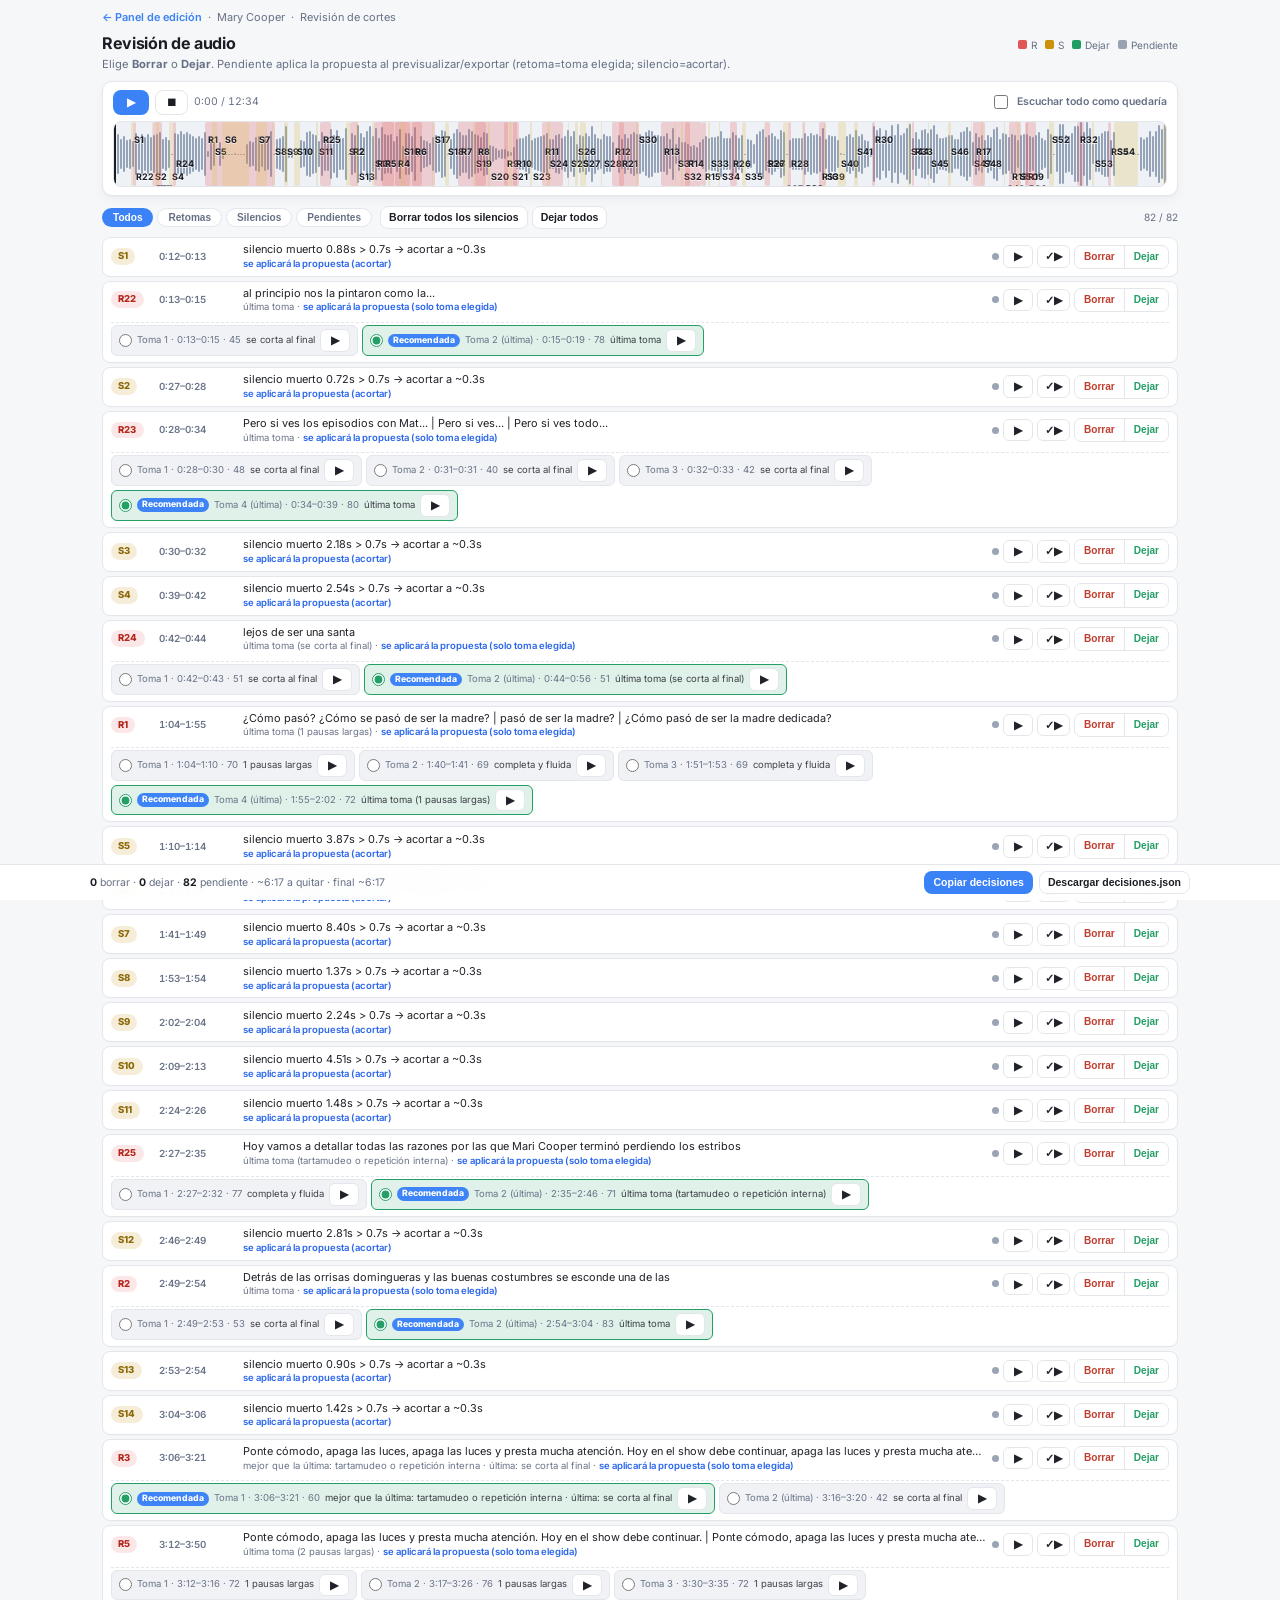
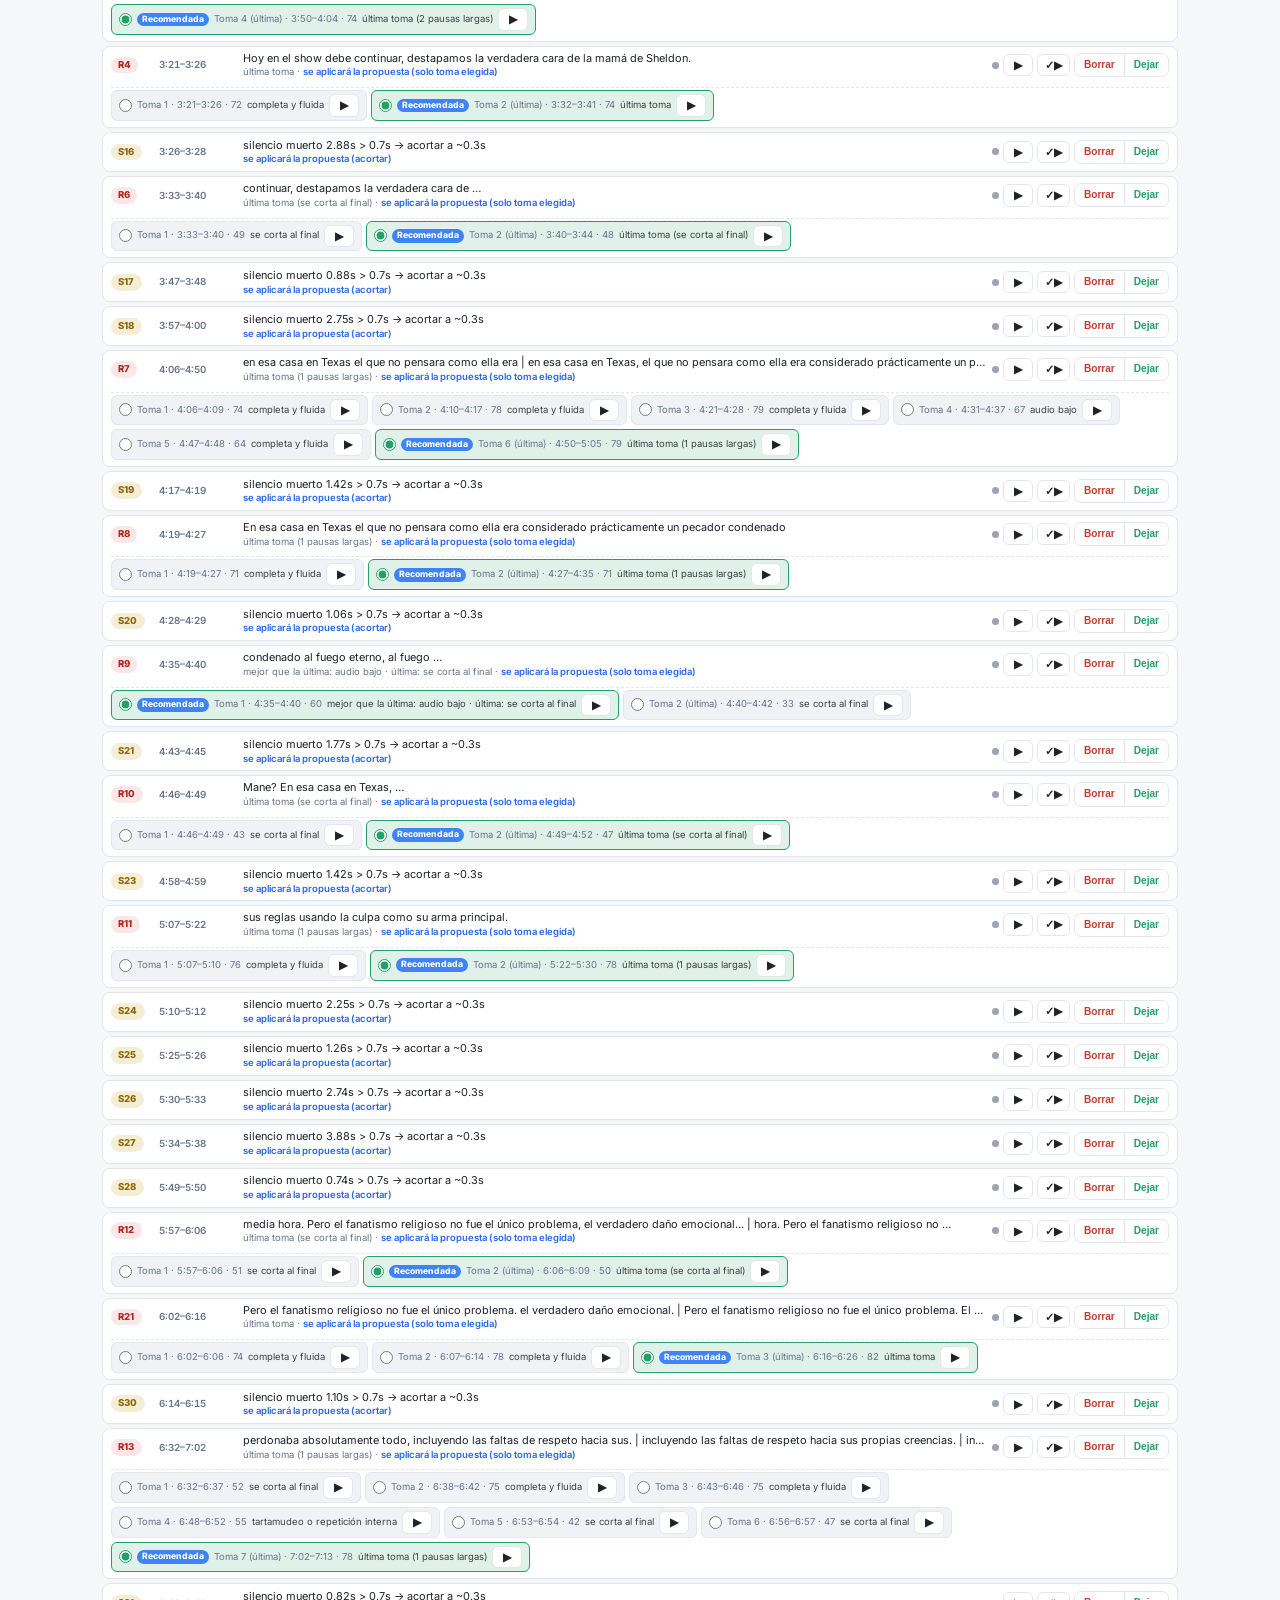
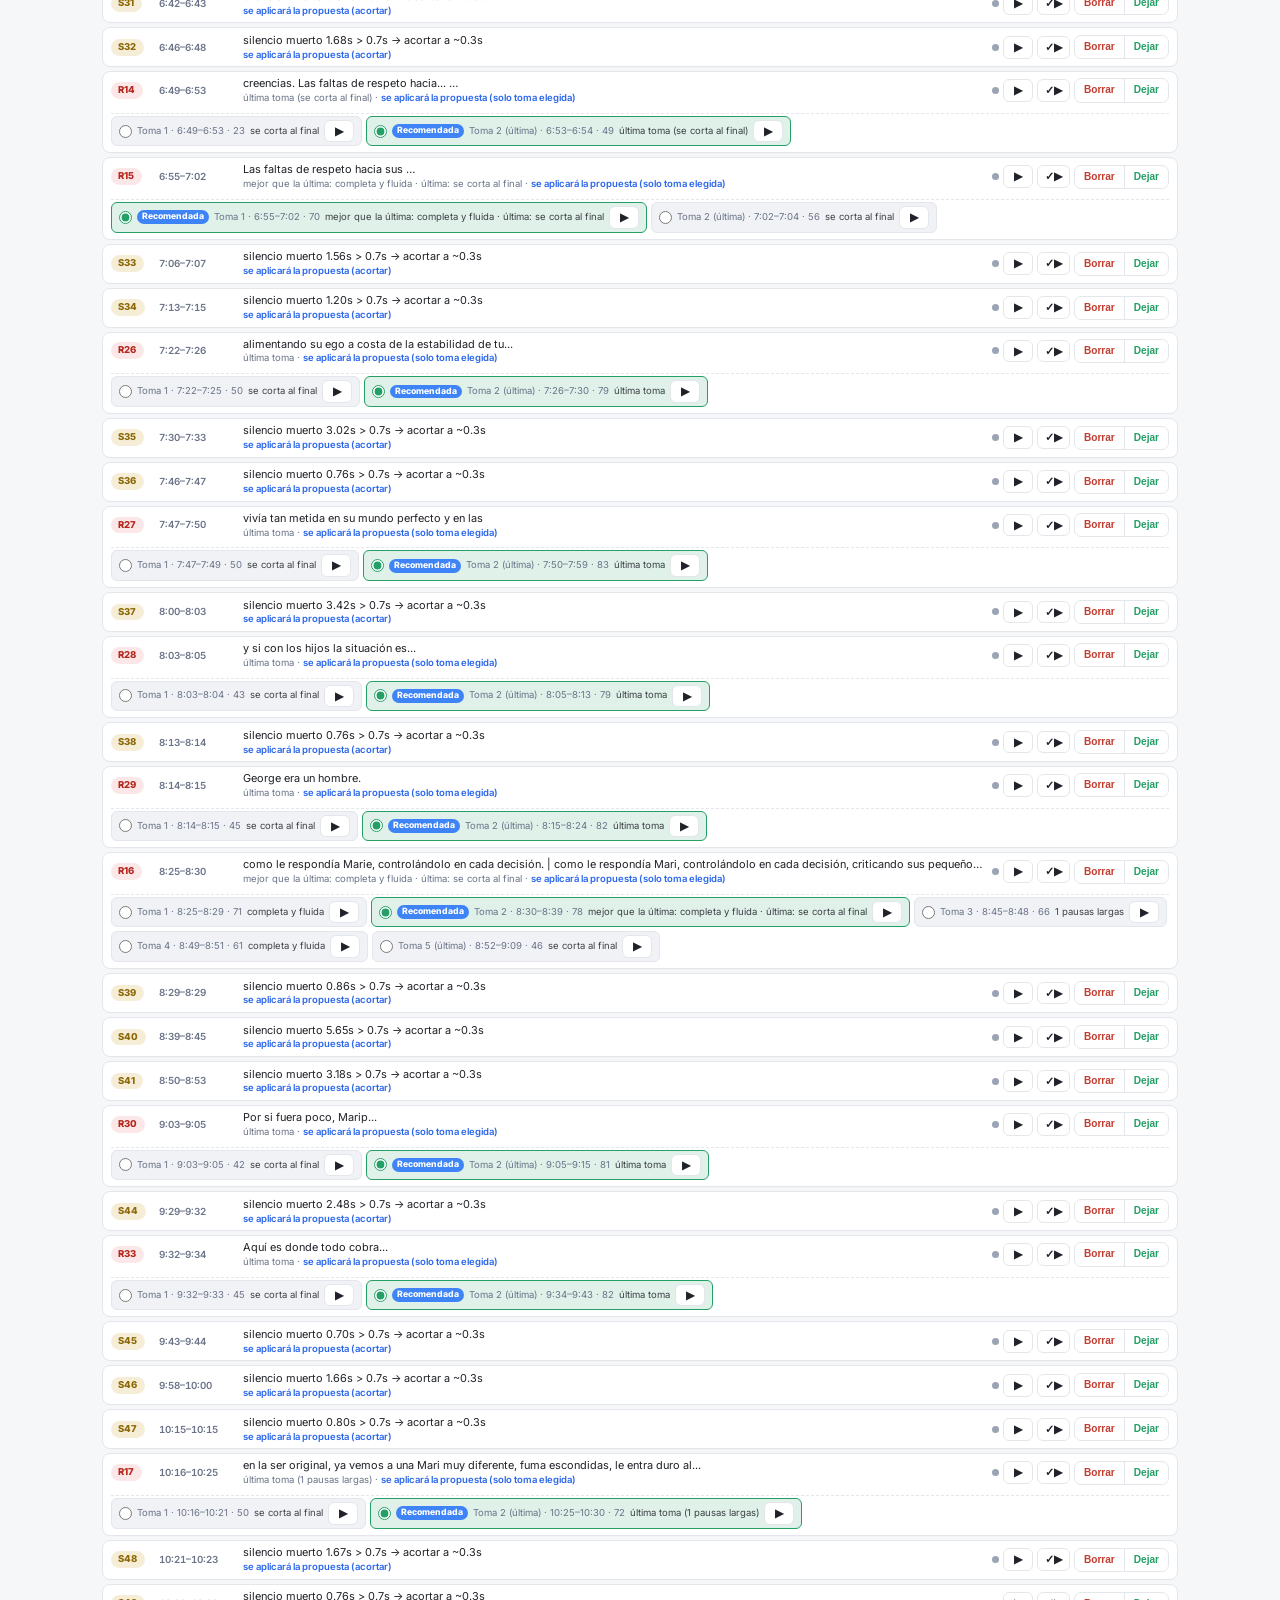
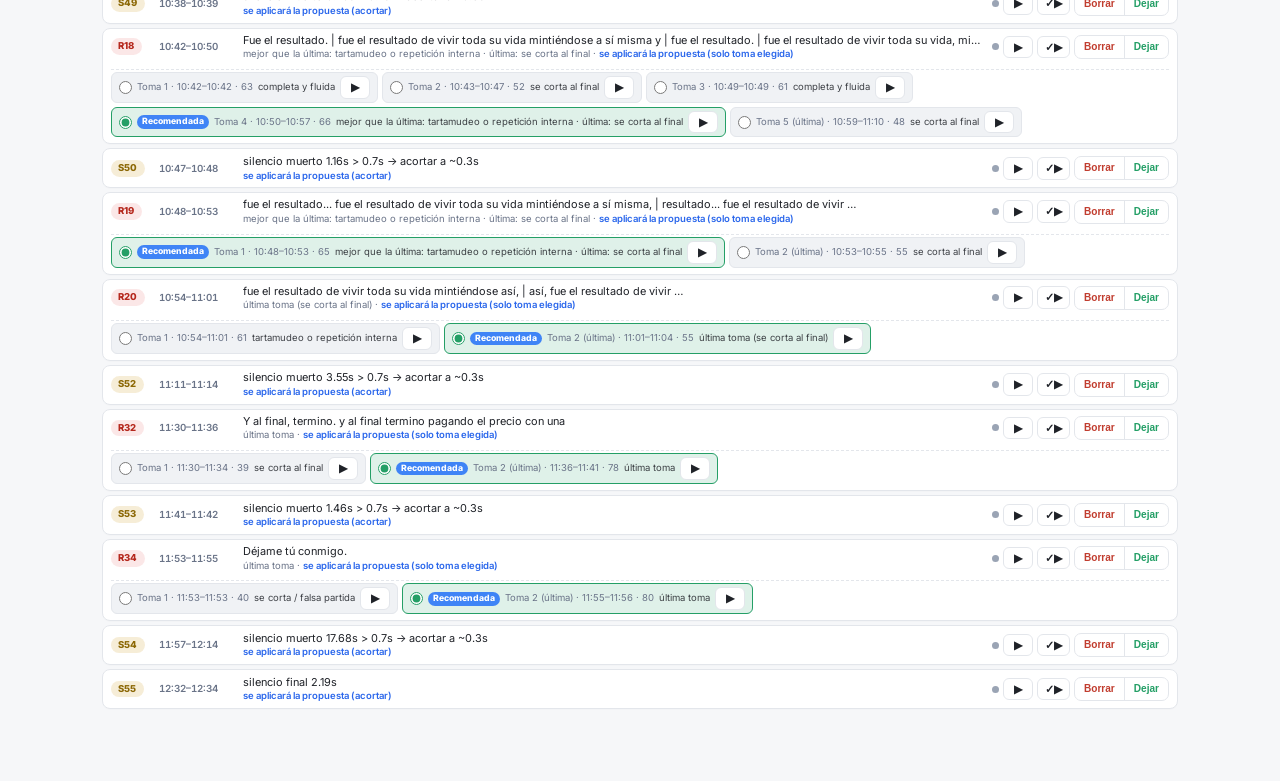
==== revision/mary-cooper/index.html @ f3fe87a5 "Add light editing dashboard; move audio review to /revision/mary-cooper/ Root is now a Spanish light" ====
<!DOCTYPE html>
<html lang="es">
<head>
  <meta charset="utf-8" />
  <meta name="viewport" content="width=device-width, initial-scale=1, viewport-fit=cover" />
  <meta name="color-scheme" content="light" />
  <link rel="icon" href="favicon.svg" type="image/svg+xml" />
  <title>Revisión de audio — Mary Cooper</title>
  <link rel="preconnect" href="https://fonts.googleapis.com" />
  <link rel="preconnect" href="https://fonts.gstatic.com" crossorigin />
  <link href="https://fonts.googleapis.com/css2?family=Inter:wght@400;500;600;700;800&display=swap" rel="stylesheet" />
  <link rel="stylesheet" href="css/styles.css?v=6" />
</head>
<body>
  <div class="wrap">
    <nav class="crumb" aria-label="Navegación">
      <a href="../../">← Panel de edición</a>
      <span>·</span>
      <span>Mary Cooper</span>
      <span>·</span>
      <span>Revisión de cortes</span>
    </nav>
    <header class="top">
      <div>
        <h1>Revisión de audio</h1>
        <p>Elige <strong>Borrar</strong> o <strong>Dejar</strong>. Pendiente aplica la propuesta al previsualizar/exportar (retoma=toma elegida; silencio=acortar).</p>
      </div>
      <div class="legend">
        <span><i class="swatch retake"></i>R</span>
        <span><i class="swatch silence"></i>S</span>
        <span><i class="swatch keep"></i>Dejar</span>
        <span><i class="swatch pending"></i>Pendiente</span>
      </div>
    </header>

    <section class="player-card" aria-label="Reproductor">
      <div class="controls">
        <button type="button" class="btn btn-primary btn-play" id="btnPlay" aria-label="Reproducir o pausar" disabled>
          <span class="btn-label">▶</span>
          <span class="btn-spin" hidden aria-hidden="true"></span>
        </button>
        <button type="button" class="btn btn-ghost" id="btnStop" title="Detener" disabled>⏹</button>
        <span class="time" id="timeLabel">0:00 / 0:00</span>
        <label class="preview-all">
          <input type="checkbox" id="previewAll" disabled />
          Escuchar todo como quedaría
        </label>
      </div>
      <div id="waveform"></div>
      <div id="audioLoader" class="audio-loader" role="status" aria-live="polite">
        <div class="spinner" aria-hidden="true"></div>
        <div class="loader-text" id="loaderText">Cargando audio…</div>
        <div class="loader-bar"><div class="loader-bar-fill" id="loaderBar" style="width:0%"></div></div>
      </div>
    </section>

    <div id="status" class="loading">Cargando propuestas…</div>

    <div class="toolbar">
      <div class="filters" role="tablist" aria-label="Filtros">
        <button type="button" class="chip active" data-filter="all">Todos</button>
        <button type="button" class="chip" data-filter="retake">Retomas</button>
        <button type="button" class="chip" data-filter="silence">Silencios</button>
        <button type="button" class="chip" data-filter="pendiente">Pendientes</button>
      </div>
      <div class="bulk">
        <button type="button" class="btn btn-sm" id="btnBulkSilence">Borrar todos los silencios</button>
        <button type="button" class="btn btn-sm" id="btnBulkDejar">Dejar todos</button>
      </div>
      <span id="listCount" class="list-count"></span>
    </div>

    <div id="list" class="list"></div>
  </div>

  <div class="bar" role="contentinfo">
    <div class="bar-inner">
      <div class="counts" id="counts">—</div>
      <button type="button" class="btn btn-primary btn-sm" id="btnCopy">Copiar decisiones</button>
      <button type="button" class="btn btn-sm" id="btnDownload">Descargar decisiones.json</button>
    </div>
  </div>
  <div class="toast" id="toast" role="status"></div>

  <script type="module" src="js/app.js?v=6"></script>
</body>
</html>
---- revision/mary-cooper/css/styles.css ----
:root {
  --bg: #f6f7f9;
  --bg2: #ffffff;
  --bg3: #f0f2f5;
  --border: #e3e6eb;
  --border-strong: #d0d5dd;
  --text: #1a1d23;
  --muted: #667085;
  --red: #e25555;
  --red-dim: rgba(226, 85, 85, 0.14);
  --yellow: #c9920a;
  --yellow-dim: rgba(201, 146, 10, 0.16);
  --green: #1f9d63;
  --green-dim: rgba(31, 157, 99, 0.14);
  --accent: #3b82f6;
  --accent-soft: rgba(59, 130, 246, 0.12);
  --danger: #dc3b3b;
  --ok: #1f9d63;
  --pending: #98a2b3;
  --radius: 10px;
  --shadow: 0 1px 2px rgba(16, 24, 40, 0.04), 0 4px 12px rgba(16, 24, 40, 0.04);
  --safe-bottom: env(safe-area-inset-bottom, 0px);
  --row-h: 40px;
  --font: Inter, system-ui, -apple-system, "Segoe UI", Roboto, Ubuntu, sans-serif;
}
* { box-sizing: border-box; }
html, body {
  margin: 0; padding: 0;
  background: var(--bg); color: var(--text);
  font-family: var(--font);
  line-height: 1.35;
  -webkit-text-size-adjust: 100%;
  font-size: 14px;
}
body { padding-bottom: calc(56px + var(--safe-bottom)); }
.wrap { max-width: 1100px; margin: 0 auto; padding: 10px 12px 16px; }
.crumb {
  display: flex; flex-wrap: wrap; gap: 6px; align-items: center;
  margin-bottom: 8px; font-size: 0.78rem; color: var(--muted);
}
.crumb a { color: var(--accent); text-decoration: none; font-weight: 600; }
.crumb a:hover { text-decoration: underline; }
.top {
  display: flex; flex-wrap: wrap; gap: 8px 16px;
  align-items: baseline; justify-content: space-between;
  margin-bottom: 8px;
}
.top h1 { font-size: 1.15rem; margin: 0; font-weight: 700; letter-spacing: -0.02em; }
.top p { margin: 3px 0 0; color: var(--muted); font-size: 0.8rem; }
.legend {
  display: flex; flex-wrap: wrap; gap: 8px;
  font-size: 0.72rem; color: var(--muted);
}
.swatch {
  display: inline-block; width: 9px; height: 9px;
  border-radius: 2px; margin-right: 4px; vertical-align: 0;
}
.swatch.retake { background: var(--red); }
.swatch.silence { background: var(--yellow); }
.swatch.keep { background: var(--green); }
.swatch.pending { background: var(--pending); }

.player-card {
  background: var(--bg2);
  border: 1px solid var(--border);
  border-radius: var(--radius);
  padding: 8px 10px;
  margin-bottom: 10px;
  position: sticky; top: 0; z-index: 20;
  box-shadow: var(--shadow);
}
.controls {
  display: flex; flex-wrap: wrap; gap: 6px;
  align-items: center; margin-bottom: 6px;
}
.btn {
  appearance: none;
  border: 1px solid var(--border);
  background: var(--bg2); color: var(--text);
  border-radius: 8px; padding: 5px 10px;
  font-size: 0.8rem; font-weight: 600;
  cursor: pointer; touch-action: manipulation;
  line-height: 1.2;
  transition: background .15s, border-color .15s, box-shadow .15s;
}
.btn:hover { border-color: var(--border-strong); background: var(--bg3); }
.btn:active { transform: scale(0.98); }
.btn-primary { background: var(--accent); border-color: transparent; color: #fff; }
.btn-primary:hover { background: #2563eb; border-color: transparent; }
.btn-play { min-width: 36px; padding: 5px 8px; }
.btn-ghost { background: transparent; }
.btn-sm { padding: 4px 8px; font-size: 0.75rem; }
.btn-icon {
  padding: 4px 7px; min-width: 30px;
  font-size: 0.75rem; border-radius: 6px;
}
.time {
  font-variant-numeric: tabular-nums;
  color: var(--muted); font-size: 0.75rem;
}
.preview-all {
  display: flex; align-items: center; gap: 6px;
  margin-left: auto; font-size: 0.75rem; font-weight: 600;
  color: var(--muted); cursor: pointer;
}
.preview-all input { width: 14px; height: 14px; accent-color: var(--accent); }
#waveform {
  width: 100%; min-height: 64px;
  background: #eef1f6; border-radius: 8px; overflow: hidden;
  border: 1px solid var(--border);
}
#waveform ::part(region) { z-index: 3; }
#waveform ::part(region-content) {
  font-size: 9px; font-weight: 700; color: #1a1d23;
  text-shadow: 0 1px 0 rgba(255,255,255,.7);
  padding: 0 3px !important; white-space: nowrap;
}

.toolbar {
  display: flex; flex-wrap: wrap; gap: 6px 8px;
  align-items: center; margin: 6px 0 8px;
}
.filters { display: flex; flex-wrap: wrap; gap: 4px; }
.chip {
  appearance: none; border: 1px solid var(--border);
  background: var(--bg2); color: var(--muted);
  border-radius: 999px; padding: 3px 10px;
  font-size: 0.72rem; font-weight: 700; cursor: pointer;
}
.chip.active { background: var(--accent); color: #fff; border-color: transparent; }
.bulk { display: flex; flex-wrap: wrap; gap: 4px; }
.list-count { color: var(--muted); font-size: 0.72rem; margin-left: auto; }

.list { display: flex; flex-direction: column; gap: 4px; }
.row {
  display: grid;
  grid-template-columns: 42px 78px minmax(0,1fr) auto;
  gap: 6px; align-items: center;
  min-height: var(--row-h);
  padding: 4px 8px;
  background: var(--bg2);
  border: 1px solid var(--border);
  border-radius: 8px;
  cursor: pointer;
  scroll-margin-top: 120px;
  box-shadow: 0 1px 1px rgba(16,24,40,.02);
}
.row:hover { border-color: var(--border-strong); }
.row.active { border-color: var(--accent); box-shadow: 0 0 0 1px var(--accent); }
.row.pendiente { opacity: 0.98; }
.row.borrar {
  background: linear-gradient(90deg, rgba(226,85,85,.08), var(--bg2) 40%);
  border-color: rgba(226,85,85,.28);
}
.row.dejar {
  background: linear-gradient(90deg, rgba(31,157,99,.08), var(--bg2) 40%);
  border-color: rgba(31,157,99,.3);
}
.badge {
  font-size: 0.68rem; font-weight: 800;
  letter-spacing: 0.02em; padding: 2px 7px;
  border-radius: 999px; text-align: center; justify-self: start;
}
.badge.retake { background: var(--red-dim); color: #b42318; }
.badge.silence { background: var(--yellow-dim); color: #8a6500; }
.badge-time {
  font-size: 0.7rem; color: var(--muted);
  font-variant-numeric: tabular-nums; font-weight: 600;
  white-space: nowrap;
}
.row-main {
  min-width: 0; display: flex; flex-direction: column; gap: 1px;
}
.row-text {
}
.row-text { font-size: 0.78rem; white-space: nowrap; overflow: hidden; text-overflow: ellipsis; }
.row-sub {
  font-size: 0.68rem; color: var(--muted);
  white-space: nowrap; overflow: hidden; text-overflow: ellipsis;
}
.row-actions {
  display: flex; align-items: center; gap: 4px; flex-shrink: 0;
}
.seg {
  display: inline-flex; border: 1px solid var(--border);
  border-radius: 7px; overflow: hidden; background: var(--bg2);
}
.seg .btn {
  border: 0; border-radius: 0; padding: 5px 9px;
  font-size: 0.72rem; font-weight: 800;
  background: transparent; color: var(--muted);
}
.seg .btn + .btn { border-left: 1px solid var(--border); }
.seg .btn-borrar.selected { background: var(--danger); color: #fff; }
.seg .btn-dejar.selected { background: var(--ok); color: #fff; }
.seg .btn-borrar:not(.selected) { color: #c0392b; }
.seg .btn-dejar:not(.selected) { color: #1f9d63; }
.state-dot {
  width: 7px; height: 7px; border-radius: 50%;
  background: var(--pending); flex-shrink: 0;
}
.row.borrar .state-dot { background: var(--danger); }
.row.dejar .state-dot { background: var(--ok); }

.takes {
  grid-column: 1 / -1;
  display: flex; flex-wrap: wrap; gap: 4px;
  padding: 2px 0 2px 0; margin-top: 2px;
  border-top: 1px dashed var(--border);
}
.take-chip {
  display: flex; align-items: center; gap: 5px;
  padding: 3px 7px; border-radius: 6px;
  border: 1px solid var(--border); background: var(--bg3);
  font-size: 0.68rem; cursor: pointer; max-width: 100%;
}
.take-chip input { accent-color: var(--ok); margin: 0; }
.take-chip.selected { border-color: var(--green); background: var(--green-dim); }
.take-chip .rec-tag {
  background: var(--accent); color: #fff;
  font-weight: 800; font-size: 0.62rem;
  padding: 1px 5px; border-radius: 999px;
}
.take-chip .t-meta { color: var(--muted); white-space: nowrap; }
.take-chip .t-reason { color: var(--text); opacity: .85; }

.bar {
  position: fixed; left: 0; right: 0; bottom: 0;
  background: rgba(255,255,255,.92);
  border-top: 1px solid var(--border);
  padding: 6px 10px calc(6px + var(--safe-bottom));
  z-index: 40; backdrop-filter: blur(10px);
}
.bar-inner {
  max-width: 1100px; margin: 0 auto;
  display: flex; flex-wrap: wrap; gap: 6px; align-items: center;
}
.counts { font-size: 0.75rem; color: var(--muted); flex: 1; min-width: 140px; }
.counts strong { color: var(--text); }
.loading { padding: 16px; text-align: center; color: var(--muted); font-size: 0.85rem; }
.error {
  background: #fef3f2; color: #b42318;
  border: 1px solid #fecdca;
  padding: 8px 10px; border-radius: 8px; margin: 8px 0; font-size: 0.85rem;
}
.toast {
  position: fixed; left: 50%; bottom: calc(64px + var(--safe-bottom));
  transform: translateX(-50%);
  background: #1a1d23; color: #fff;
  padding: 8px 14px; border-radius: 999px;
  border: 1px solid #1a1d23; z-index: 50;
  opacity: 0; pointer-events: none; transition: opacity .2s;
  font-size: 0.8rem;
  box-shadow: var(--shadow);
}
.toast.show { opacity: 1; }
@media (max-width: 720px) {
  .row {
    grid-template-columns: 40px 70px minmax(0,1fr);
    grid-template-rows: auto auto;
  }
  .row-actions {
    grid-column: 1 / -1;
    justify-content: flex-end;
  }
  .preview-all { margin-left: 0; width: 100%; }
}

.apply-hint {
  color: #2563eb;
  font-weight: 600;
}

.audio-loader {
  display: flex;
  flex-direction: column;
  gap: 6px;
  align-items: center;
  justify-content: center;
  padding: 10px 8px 4px;
  color: var(--muted);
  font-size: 0.78rem;
}
.audio-loader[hidden] { display: none !important; }
.audio-loader .spinner,
.btn-spin {
  width: 18px; height: 18px;
  border: 2px solid #d0d5dd;
  border-top-color: var(--accent);
  border-radius: 50%;
  animation: spin .7s linear infinite;
}
.btn-spin { width: 14px; height: 14px; border-width: 2px; display: inline-block; vertical-align: -2px; }
.btn.is-waiting .btn-label { display: none; }
.btn.is-waiting .btn-spin { display: inline-block; }
.btn .btn-spin[hidden] { display: none; }
@keyframes spin { to { transform: rotate(360deg); } }
.loader-bar {
  width: min(420px, 90%);
  height: 6px;
  background: #eef1f6;
  border-radius: 999px;
  overflow: hidden;
  border: 1px solid var(--border);
}
.loader-bar-fill {
  height: 100%;
  background: var(--accent);
  width: 0%;
  transition: width .15s linear;
}
.player-card.is-loading #waveform { opacity: .35; }
.player-card.is-ready .audio-loader { display: none !important; }
.btn:disabled { opacity: 0.45; cursor: not-allowed; }
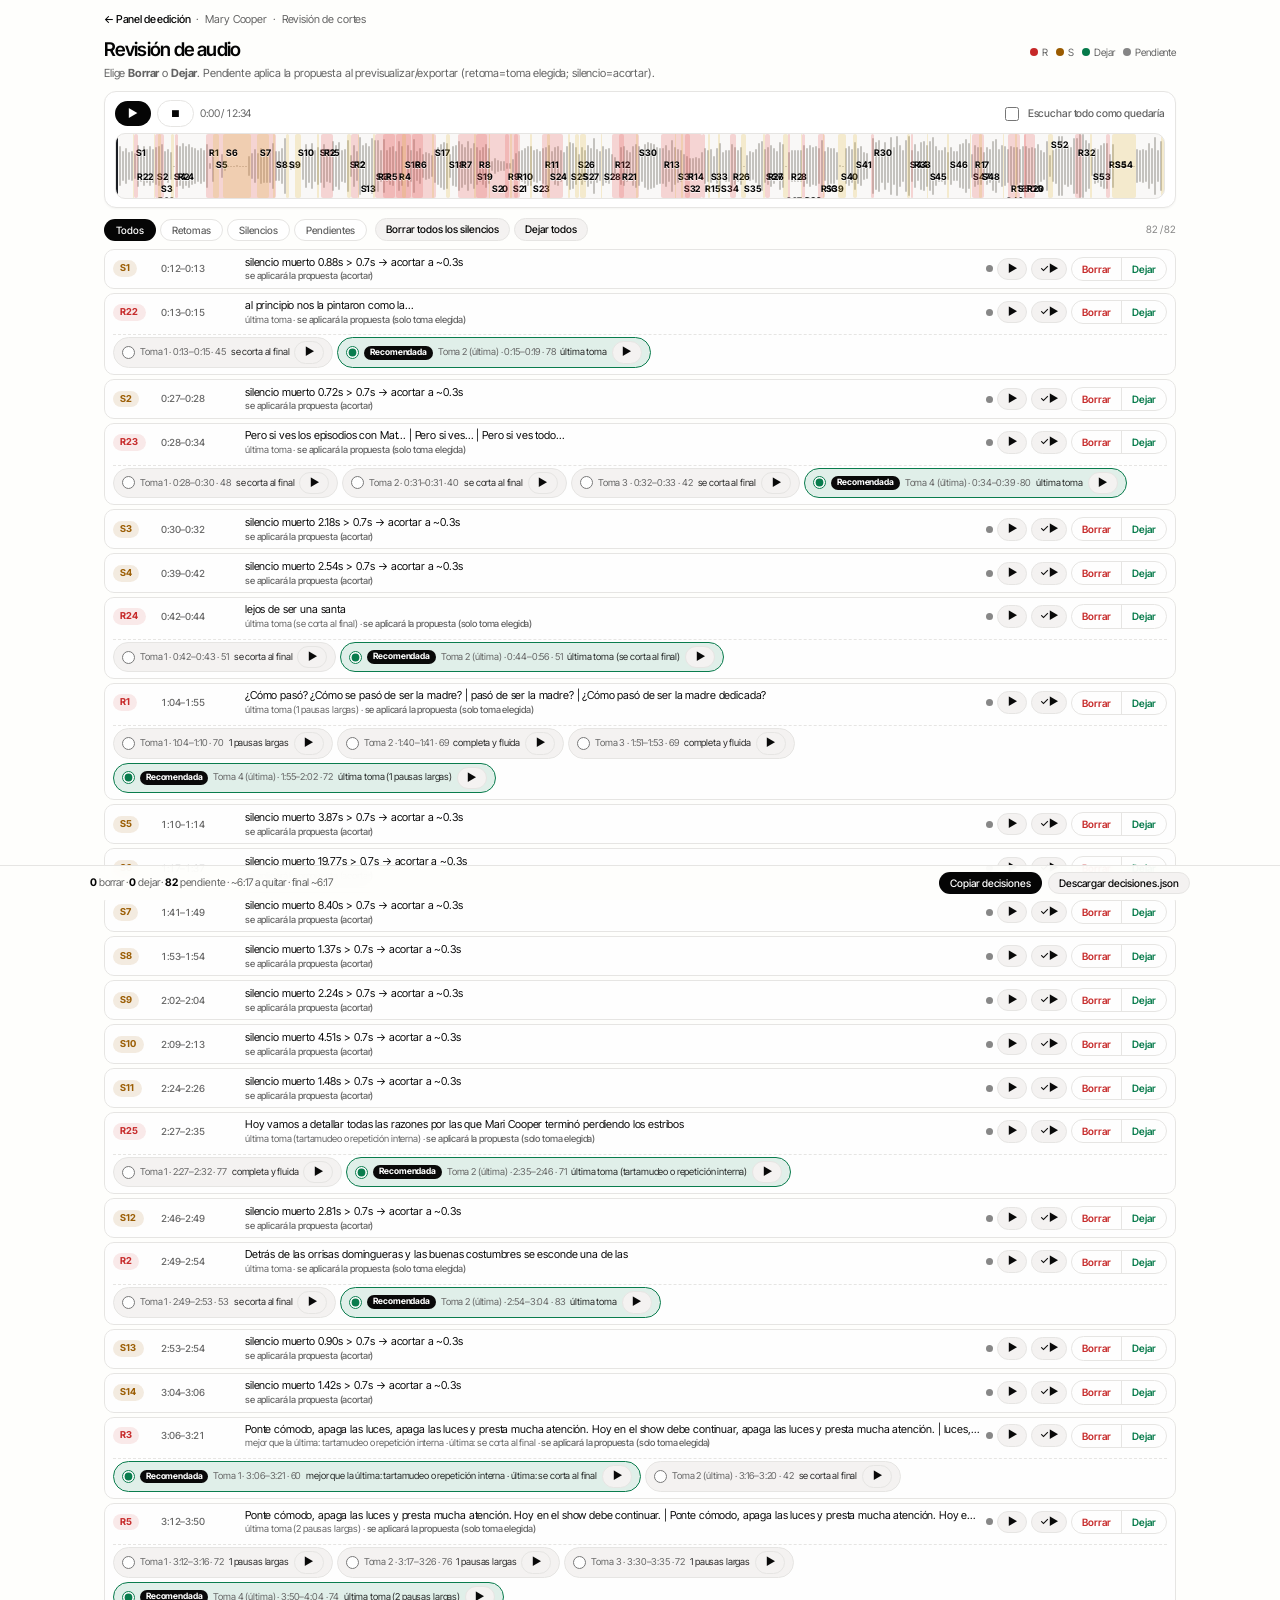
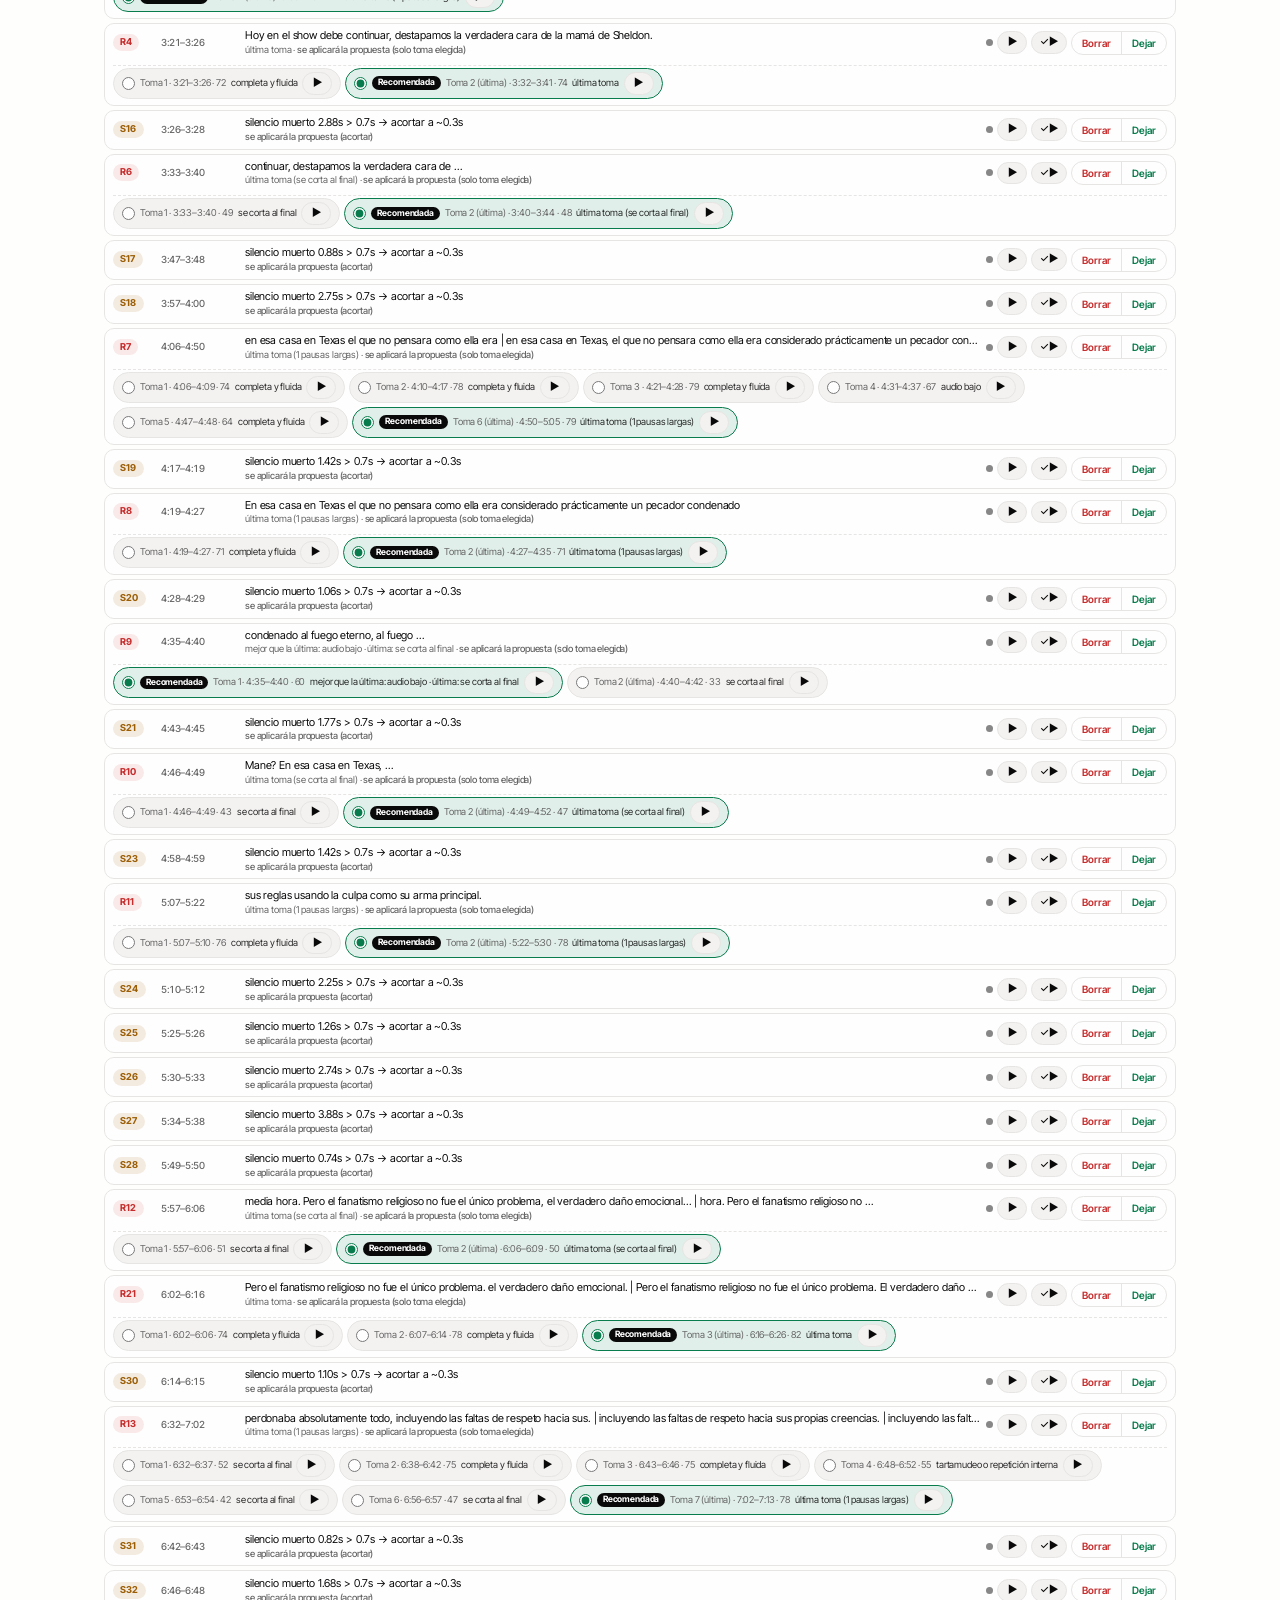
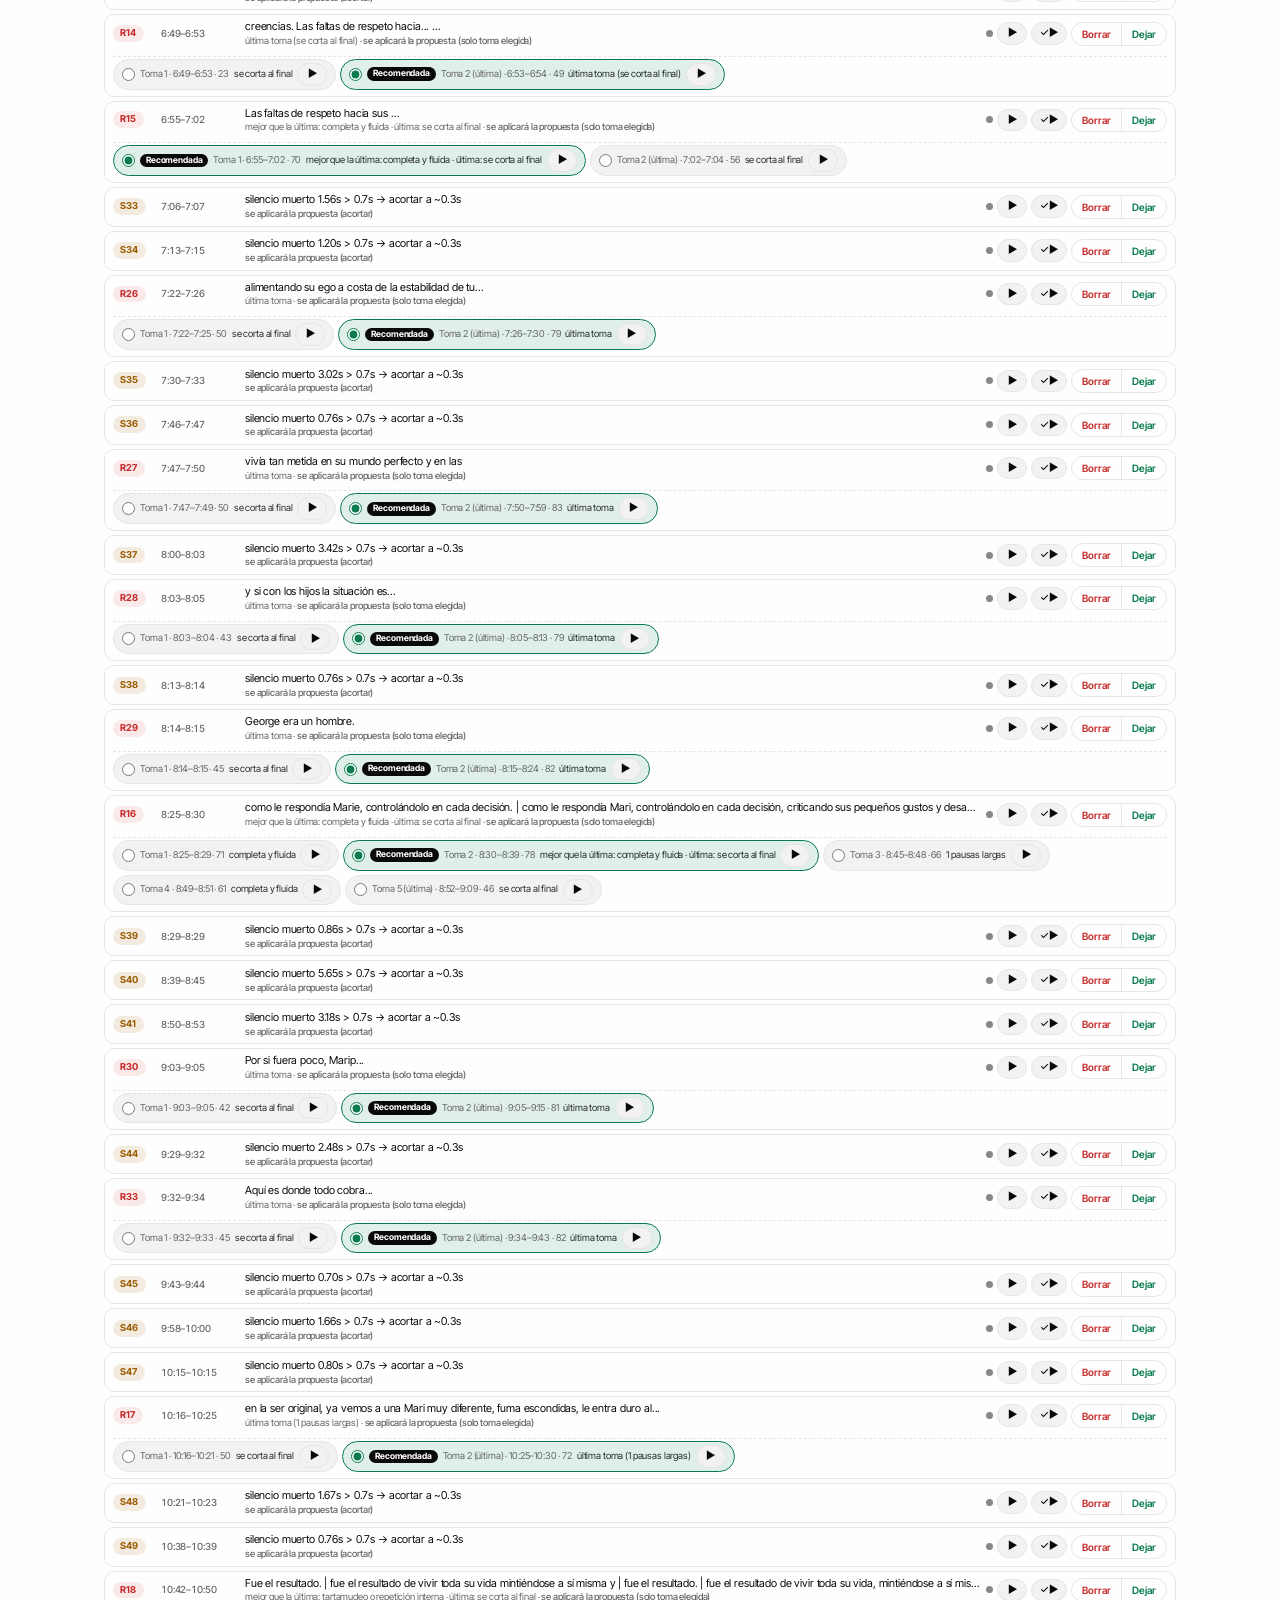
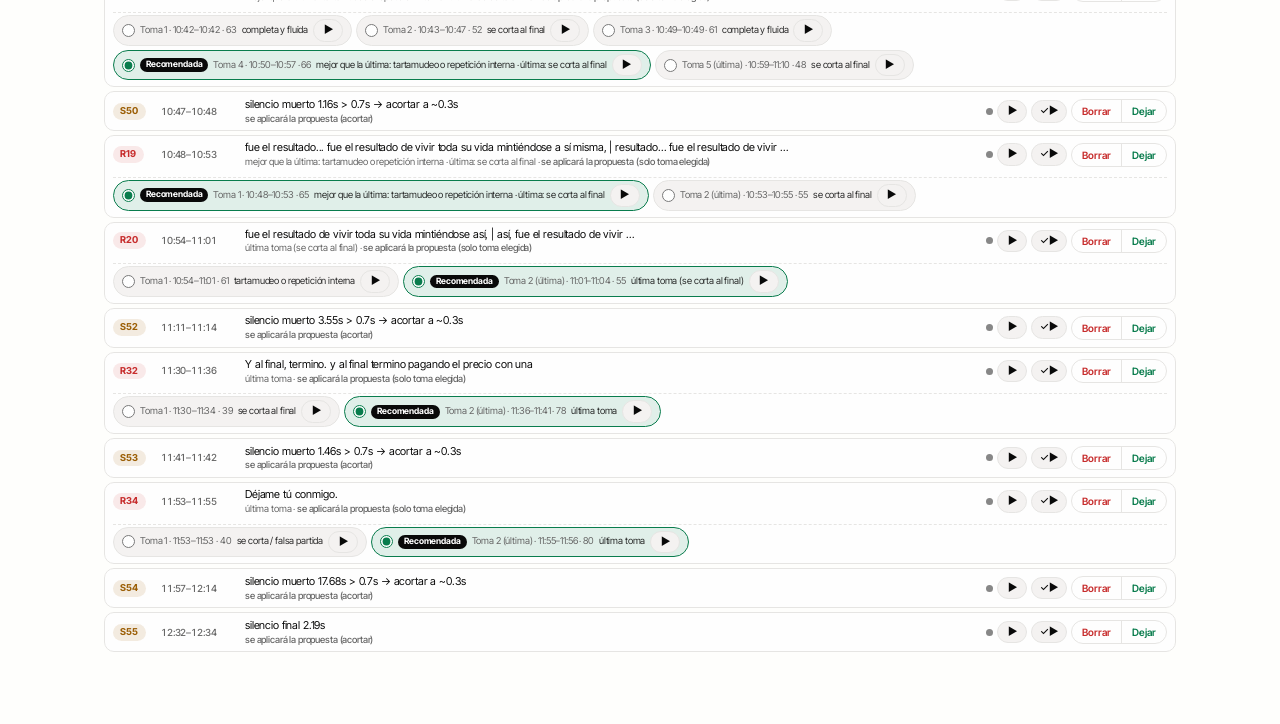
==== commit 8b1638fb: "Restyle panel to grok.com light look; fix audio/guion step copy Monochrome near-white UI with Inter " ====
--- a/revision/mary-cooper/index.html
+++ b/revision/mary-cooper/index.html
@@ -8,8 +8,8 @@
   <title>Revisión de audio — Mary Cooper</title>
   <link rel="preconnect" href="https://fonts.googleapis.com" />
   <link rel="preconnect" href="https://fonts.gstatic.com" crossorigin />
-  <link href="https://fonts.googleapis.com/css2?family=Inter:wght@400;500;600;700;800&display=swap" rel="stylesheet" />
-  <link rel="stylesheet" href="css/styles.css?v=6" />
+  <link href="https://fonts.googleapis.com/css2?family=Inter+Tight:wght@400;500;600;700&display=swap" rel="stylesheet" />
+  <link rel="stylesheet" href="css/styles.css?v=7" />
 </head>
 <body>
   <div class="wrap">
@@ -82,6 +82,6 @@
   </div>
   <div class="toast" id="toast" role="status"></div>
 
-  <script type="module" src="js/app.js?v=6"></script>
+  <script type="module" src="js/app.js?v=7"></script>
 </body>
 </html>
--- a/revision/mary-cooper/css/styles.css
+++ b/revision/mary-cooper/css/styles.css
@@ -1,27 +1,30 @@
 :root {
-  --bg: #f6f7f9;
+  --bg: #fefefc;
   --bg2: #ffffff;
-  --bg3: #f0f2f5;
-  --border: #e3e6eb;
-  --border-strong: #d0d5dd;
-  --text: #1a1d23;
-  --muted: #667085;
-  --red: #e25555;
-  --red-dim: rgba(226, 85, 85, 0.14);
-  --yellow: #c9920a;
-  --yellow-dim: rgba(201, 146, 10, 0.16);
-  --green: #1f9d63;
-  --green-dim: rgba(31, 157, 99, 0.14);
-  --accent: #3b82f6;
-  --accent-soft: rgba(59, 130, 246, 0.12);
-  --danger: #dc3b3b;
-  --ok: #1f9d63;
-  --pending: #98a2b3;
-  --radius: 10px;
-  --shadow: 0 1px 2px rgba(16, 24, 40, 0.04), 0 4px 12px rgba(16, 24, 40, 0.04);
+  --bg3: #f4f2f1;
+  --chrome: #f9f8f7;
+  --border: #e6e5e3;
+  --border-strong: #d4d3cf;
+  --text: #050505;
+  --muted: #636363;
+  --muted-2: #858585;
+  --red: #c62828;
+  --red-dim: rgba(198, 40, 40, 0.10);
+  --yellow: #9a5b00;
+  --yellow-dim: rgba(154, 91, 0, 0.12);
+  --green: #057a4a;
+  --green-dim: rgba(5, 122, 74, 0.12);
+  --accent: #050505;
+  --accent-soft: rgba(5, 5, 5, 0.06);
+  --danger: #c62828;
+  --ok: #057a4a;
+  --pending: #858585;
+  --radius: 12px;
+  --pill: 9999px;
+  --shadow: 0 1px 2px rgba(5, 5, 5, 0.04);
   --safe-bottom: env(safe-area-inset-bottom, 0px);
   --row-h: 40px;
-  --font: Inter, system-ui, -apple-system, "Segoe UI", Roboto, Ubuntu, sans-serif;
+  --font: "Inter Tight", Inter, ui-sans-serif, system-ui, -apple-system, "Segoe UI", sans-serif;
 }
 * { box-sizing: border-box; }
 html, body {
@@ -30,30 +33,35 @@
   font-family: var(--font);
   line-height: 1.35;
   -webkit-text-size-adjust: 100%;
+  -webkit-font-smoothing: antialiased;
   font-size: 14px;
+  letter-spacing: -0.01em;
 }
 body { padding-bottom: calc(56px + var(--safe-bottom)); }
-.wrap { max-width: 1100px; margin: 0 auto; padding: 10px 12px 16px; }
+.wrap { max-width: 1100px; margin: 0 auto; padding: 12px 14px 16px; }
 .crumb {
   display: flex; flex-wrap: wrap; gap: 6px; align-items: center;
-  margin-bottom: 8px; font-size: 0.78rem; color: var(--muted);
-}
-.crumb a { color: var(--accent); text-decoration: none; font-weight: 600; }
-.crumb a:hover { text-decoration: underline; }
+  margin-bottom: 10px; font-size: 0.78rem; color: var(--muted);
+}
+.crumb a { color: var(--text); text-decoration: none; font-weight: 500; }
+.crumb a:hover { opacity: 0.7; }
 .top {
   display: flex; flex-wrap: wrap; gap: 8px 16px;
   align-items: baseline; justify-content: space-between;
-  margin-bottom: 8px;
-}
-.top h1 { font-size: 1.15rem; margin: 0; font-weight: 700; letter-spacing: -0.02em; }
-.top p { margin: 3px 0 0; color: var(--muted); font-size: 0.8rem; }
+  margin-bottom: 10px;
+}
+.top h1 {
+  font-size: 1.35rem; margin: 0; font-weight: 600;
+  letter-spacing: -0.035em;
+}
+.top p { margin: 4px 0 0; color: var(--muted); font-size: 0.8rem; }
 .legend {
   display: flex; flex-wrap: wrap; gap: 8px;
   font-size: 0.72rem; color: var(--muted);
 }
 .swatch {
-  display: inline-block; width: 9px; height: 9px;
-  border-radius: 2px; margin-right: 4px; vertical-align: 0;
+  display: inline-block; width: 8px; height: 8px;
+  border-radius: 50%; margin-right: 4px; vertical-align: 0;
 }
 .swatch.retake { background: var(--red); }
 .swatch.silence { background: var(--yellow); }
@@ -76,23 +84,23 @@
 .btn {
   appearance: none;
   border: 1px solid var(--border);
-  background: var(--bg2); color: var(--text);
-  border-radius: 8px; padding: 5px 10px;
-  font-size: 0.8rem; font-weight: 600;
+  background: var(--bg3); color: var(--text);
+  border-radius: var(--pill); padding: 6px 12px;
+  font-size: 0.78rem; font-weight: 500;
   cursor: pointer; touch-action: manipulation;
-  line-height: 1.2;
-  transition: background .15s, border-color .15s, box-shadow .15s;
-}
-.btn:hover { border-color: var(--border-strong); background: var(--bg3); }
+  line-height: 1.2; font-family: inherit;
+  transition: background .15s, border-color .15s, opacity .15s;
+}
+.btn:hover { background: #ebe8e6; }
 .btn:active { transform: scale(0.98); }
 .btn-primary { background: var(--accent); border-color: transparent; color: #fff; }
-.btn-primary:hover { background: #2563eb; border-color: transparent; }
-.btn-play { min-width: 36px; padding: 5px 8px; }
+.btn-primary:hover { background: #1b1b1b; border-color: transparent; }
+.btn-play { min-width: 36px; padding: 5px 10px; }
 .btn-ghost { background: transparent; }
-.btn-sm { padding: 4px 8px; font-size: 0.75rem; }
+.btn-sm { padding: 4px 10px; font-size: 0.74rem; }
 .btn-icon {
-  padding: 4px 7px; min-width: 30px;
-  font-size: 0.75rem; border-radius: 6px;
+  padding: 4px 8px; min-width: 30px;
+  font-size: 0.75rem; border-radius: var(--pill);
 }
 .time {
   font-variant-numeric: tabular-nums;
@@ -100,18 +108,18 @@
 }
 .preview-all {
   display: flex; align-items: center; gap: 6px;
-  margin-left: auto; font-size: 0.75rem; font-weight: 600;
+  margin-left: auto; font-size: 0.75rem; font-weight: 500;
   color: var(--muted); cursor: pointer;
 }
-.preview-all input { width: 14px; height: 14px; accent-color: var(--accent); }
+.preview-all input { width: 14px; height: 14px; accent-color: var(--text); }
 #waveform {
   width: 100%; min-height: 64px;
-  background: #eef1f6; border-radius: 8px; overflow: hidden;
+  background: var(--chrome); border-radius: 10px; overflow: hidden;
   border: 1px solid var(--border);
 }
 #waveform ::part(region) { z-index: 3; }
 #waveform ::part(region-content) {
-  font-size: 9px; font-weight: 700; color: #1a1d23;
+  font-size: 9px; font-weight: 700; color: #050505;
   text-shadow: 0 1px 0 rgba(255,255,255,.7);
   padding: 0 3px !important; white-space: nowrap;
 }
@@ -124,12 +132,13 @@
 .chip {
   appearance: none; border: 1px solid var(--border);
   background: var(--bg2); color: var(--muted);
-  border-radius: 999px; padding: 3px 10px;
-  font-size: 0.72rem; font-weight: 700; cursor: pointer;
-}
-.chip.active { background: var(--accent); color: #fff; border-color: transparent; }
+  border-radius: var(--pill); padding: 4px 11px;
+  font-size: 0.72rem; font-weight: 500; cursor: pointer;
+  font-family: inherit;
+}
+.chip.active { background: var(--text); color: #fff; border-color: transparent; }
 .bulk { display: flex; flex-wrap: wrap; gap: 4px; }
-.list-count { color: var(--muted); font-size: 0.72rem; margin-left: auto; }
+.list-count { color: var(--muted-2); font-size: 0.72rem; margin-left: auto; }
 
 .list { display: flex; flex-direction: column; gap: 4px; }
 .row {
@@ -140,40 +149,39 @@
   padding: 4px 8px;
   background: var(--bg2);
   border: 1px solid var(--border);
-  border-radius: 8px;
+  border-radius: 10px;
   cursor: pointer;
   scroll-margin-top: 120px;
-  box-shadow: 0 1px 1px rgba(16,24,40,.02);
-}
-.row:hover { border-color: var(--border-strong); }
-.row.active { border-color: var(--accent); box-shadow: 0 0 0 1px var(--accent); }
+}
+.row:hover { border-color: var(--border-strong); background: #fcfcfa; }
+.row.active { border-color: var(--text); box-shadow: 0 0 0 1px var(--text); }
 .row.pendiente { opacity: 0.98; }
 .row.borrar {
-  background: linear-gradient(90deg, rgba(226,85,85,.08), var(--bg2) 40%);
-  border-color: rgba(226,85,85,.28);
+  background: linear-gradient(90deg, rgba(198,40,40,.07), var(--bg2) 40%);
+  border-color: rgba(198,40,40,.22);
 }
 .row.dejar {
-  background: linear-gradient(90deg, rgba(31,157,99,.08), var(--bg2) 40%);
-  border-color: rgba(31,157,99,.3);
+  background: linear-gradient(90deg, rgba(5,122,74,.07), var(--bg2) 40%);
+  border-color: rgba(5,122,74,.22);
 }
 .badge {
-  font-size: 0.68rem; font-weight: 800;
+  font-size: 0.68rem; font-weight: 700;
   letter-spacing: 0.02em; padding: 2px 7px;
-  border-radius: 999px; text-align: center; justify-self: start;
-}
-.badge.retake { background: var(--red-dim); color: #b42318; }
-.badge.silence { background: var(--yellow-dim); color: #8a6500; }
+  border-radius: var(--pill); text-align: center; justify-self: start;
+}
+.badge.retake { background: var(--red-dim); color: var(--red); }
+.badge.silence { background: var(--yellow-dim); color: var(--yellow); }
 .badge-time {
   font-size: 0.7rem; color: var(--muted);
-  font-variant-numeric: tabular-nums; font-weight: 600;
+  font-variant-numeric: tabular-nums; font-weight: 500;
   white-space: nowrap;
 }
 .row-main {
   min-width: 0; display: flex; flex-direction: column; gap: 1px;
 }
 .row-text {
-}
-.row-text { font-size: 0.78rem; white-space: nowrap; overflow: hidden; text-overflow: ellipsis; }
+  font-size: 0.78rem; white-space: nowrap; overflow: hidden; text-overflow: ellipsis;
+}
 .row-sub {
   font-size: 0.68rem; color: var(--muted);
   white-space: nowrap; overflow: hidden; text-overflow: ellipsis;
@@ -183,18 +191,18 @@
 }
 .seg {
   display: inline-flex; border: 1px solid var(--border);
-  border-radius: 7px; overflow: hidden; background: var(--bg2);
+  border-radius: var(--pill); overflow: hidden; background: var(--bg2);
 }
 .seg .btn {
-  border: 0; border-radius: 0; padding: 5px 9px;
-  font-size: 0.72rem; font-weight: 800;
+  border: 0; border-radius: 0; padding: 5px 10px;
+  font-size: 0.72rem; font-weight: 600;
   background: transparent; color: var(--muted);
 }
 .seg .btn + .btn { border-left: 1px solid var(--border); }
 .seg .btn-borrar.selected { background: var(--danger); color: #fff; }
 .seg .btn-dejar.selected { background: var(--ok); color: #fff; }
-.seg .btn-borrar:not(.selected) { color: #c0392b; }
-.seg .btn-dejar:not(.selected) { color: #1f9d63; }
+.seg .btn-borrar:not(.selected) { color: var(--red); }
+.seg .btn-dejar:not(.selected) { color: var(--ok); }
 .state-dot {
   width: 7px; height: 7px; border-radius: 50%;
   background: var(--pending); flex-shrink: 0;
@@ -210,23 +218,23 @@
 }
 .take-chip {
   display: flex; align-items: center; gap: 5px;
-  padding: 3px 7px; border-radius: 6px;
+  padding: 3px 8px; border-radius: var(--pill);
   border: 1px solid var(--border); background: var(--bg3);
   font-size: 0.68rem; cursor: pointer; max-width: 100%;
 }
 .take-chip input { accent-color: var(--ok); margin: 0; }
 .take-chip.selected { border-color: var(--green); background: var(--green-dim); }
 .take-chip .rec-tag {
-  background: var(--accent); color: #fff;
-  font-weight: 800; font-size: 0.62rem;
-  padding: 1px 5px; border-radius: 999px;
+  background: var(--text); color: #fff;
+  font-weight: 700; font-size: 0.62rem;
+  padding: 1px 6px; border-radius: var(--pill);
 }
 .take-chip .t-meta { color: var(--muted); white-space: nowrap; }
 .take-chip .t-reason { color: var(--text); opacity: .85; }
 
 .bar {
   position: fixed; left: 0; right: 0; bottom: 0;
-  background: rgba(255,255,255,.92);
+  background: rgba(254,254,252,.92);
   border-top: 1px solid var(--border);
   padding: 6px 10px calc(6px + var(--safe-bottom));
   z-index: 40; backdrop-filter: blur(10px);
@@ -239,16 +247,16 @@
 .counts strong { color: var(--text); }
 .loading { padding: 16px; text-align: center; color: var(--muted); font-size: 0.85rem; }
 .error {
-  background: #fef3f2; color: #b42318;
-  border: 1px solid #fecdca;
-  padding: 8px 10px; border-radius: 8px; margin: 8px 0; font-size: 0.85rem;
+  background: #fff5f5; color: var(--red);
+  border: 1px solid #f0c9c9;
+  padding: 8px 10px; border-radius: 10px; margin: 8px 0; font-size: 0.85rem;
 }
 .toast {
   position: fixed; left: 50%; bottom: calc(64px + var(--safe-bottom));
   transform: translateX(-50%);
-  background: #1a1d23; color: #fff;
-  padding: 8px 14px; border-radius: 999px;
-  border: 1px solid #1a1d23; z-index: 50;
+  background: var(--text); color: #fff;
+  padding: 8px 14px; border-radius: var(--pill);
+  border: 1px solid var(--text); z-index: 50;
   opacity: 0; pointer-events: none; transition: opacity .2s;
   font-size: 0.8rem;
   box-shadow: var(--shadow);
@@ -267,8 +275,8 @@
 }
 
 .apply-hint {
-  color: #2563eb;
-  font-weight: 600;
+  color: var(--muted);
+  font-weight: 500;
 }
 
 .audio-loader {
@@ -285,8 +293,8 @@
 .audio-loader .spinner,
 .btn-spin {
   width: 18px; height: 18px;
-  border: 2px solid #d0d5dd;
-  border-top-color: var(--accent);
+  border: 2px solid var(--border-strong);
+  border-top-color: var(--text);
   border-radius: 50%;
   animation: spin .7s linear infinite;
 }
@@ -298,14 +306,14 @@
 .loader-bar {
   width: min(420px, 90%);
   height: 6px;
-  background: #eef1f6;
-  border-radius: 999px;
+  background: var(--chrome);
+  border-radius: var(--pill);
   overflow: hidden;
   border: 1px solid var(--border);
 }
 .loader-bar-fill {
   height: 100%;
-  background: var(--accent);
+  background: var(--text);
   width: 0%;
   transition: width .15s linear;
 }
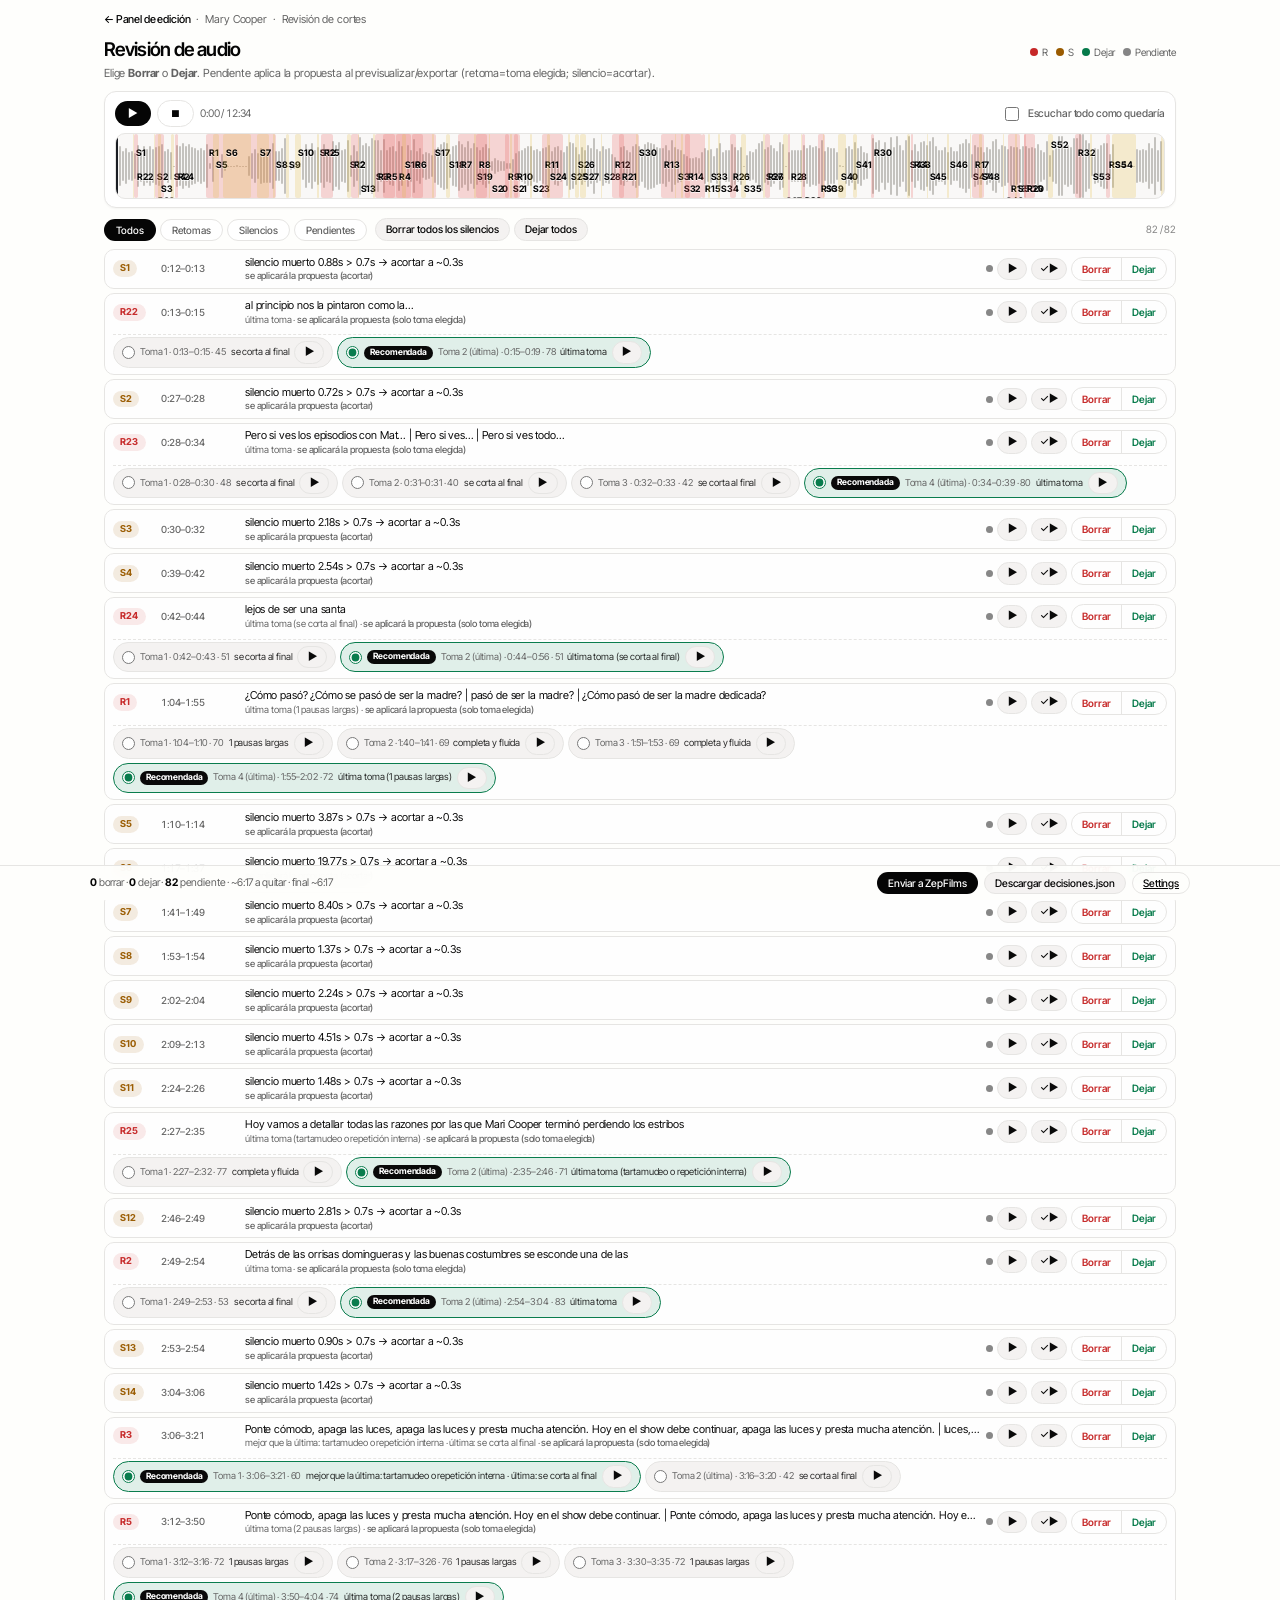
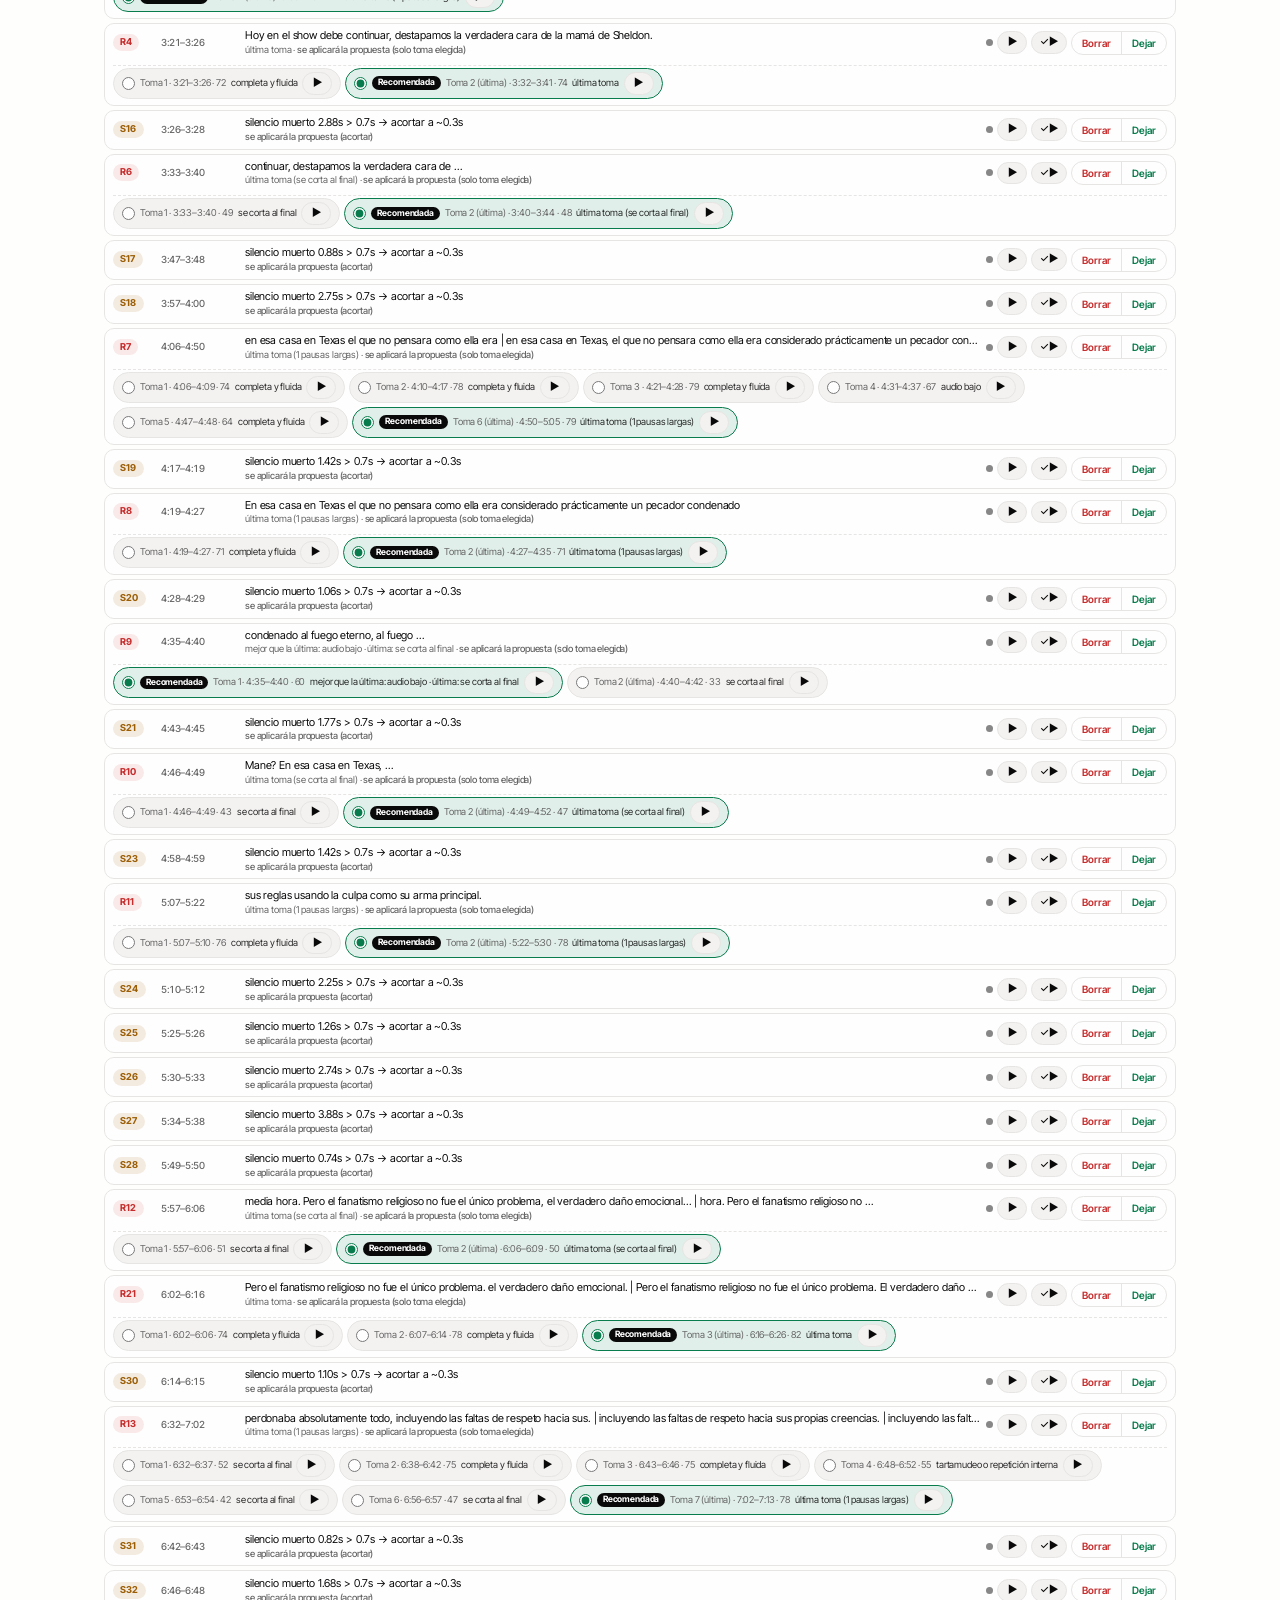
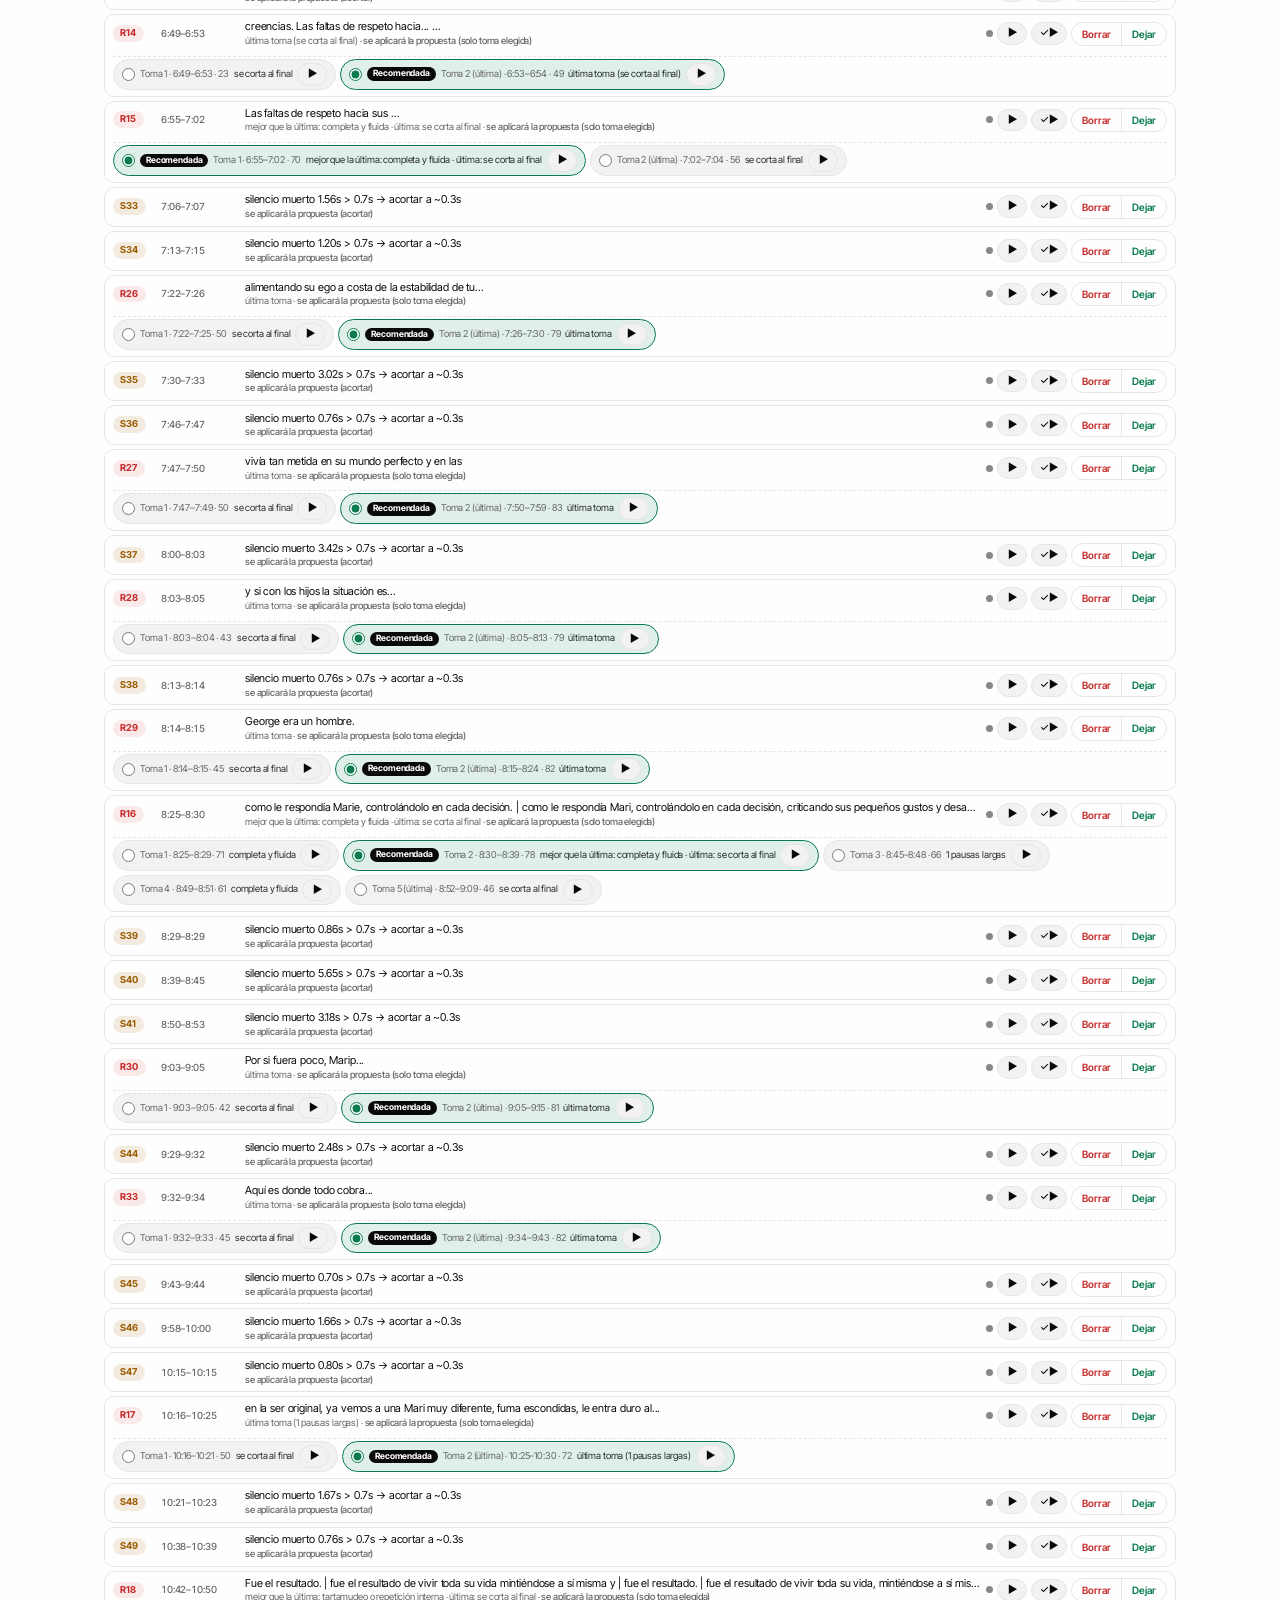
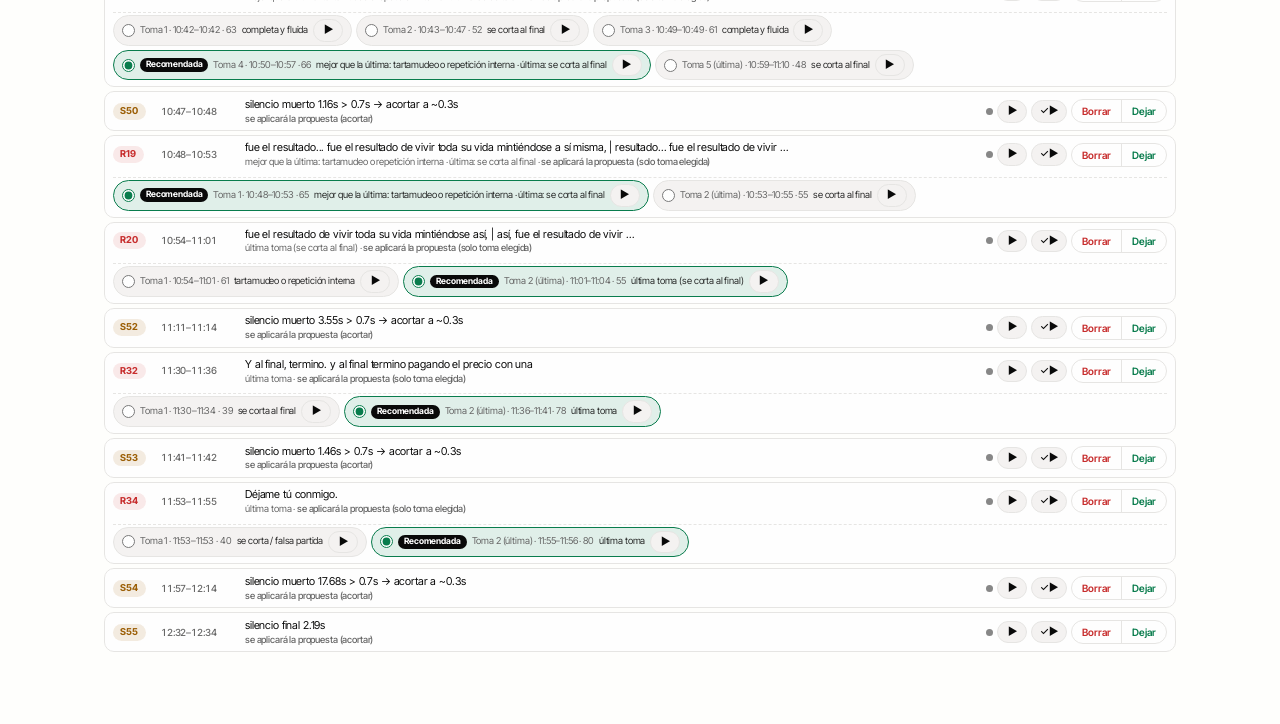
==== commit be8f8dcc: "Notify ZepFilms on approve via webhook (no more copy-paste) Add Settings connection card (URL + key " ====
--- a/revision/mary-cooper/index.html
+++ b/revision/mary-cooper/index.html
@@ -9,7 +9,7 @@
   <link rel="preconnect" href="https://fonts.googleapis.com" />
   <link rel="preconnect" href="https://fonts.gstatic.com" crossorigin />
   <link href="https://fonts.googleapis.com/css2?family=Inter+Tight:wght@400;500;600;700&display=swap" rel="stylesheet" />
-  <link rel="stylesheet" href="css/styles.css?v=7" />
+  <link rel="stylesheet" href="css/styles.css?v=8" />
 </head>
 <body>
   <div class="wrap">
@@ -76,12 +76,14 @@
   <div class="bar" role="contentinfo">
     <div class="bar-inner">
       <div class="counts" id="counts">—</div>
-      <button type="button" class="btn btn-primary btn-sm" id="btnCopy">Copiar decisiones</button>
+      <button type="button" class="btn btn-primary btn-sm" id="btnSendZep">Enviar a ZepFilms</button>
       <button type="button" class="btn btn-sm" id="btnDownload">Descargar decisiones.json</button>
+      <a class="btn btn-ghost btn-sm" href="../../#/settings" id="btnConnHint" title="Conexión">Settings</a>
     </div>
   </div>
   <div class="toast" id="toast" role="status"></div>
 
-  <script type="module" src="js/app.js?v=7"></script>
+  <script src="../../js/notify.js?v=1"></script>
+  <script type="module" src="js/app.js?v=8"></script>
 </body>
 </html>
